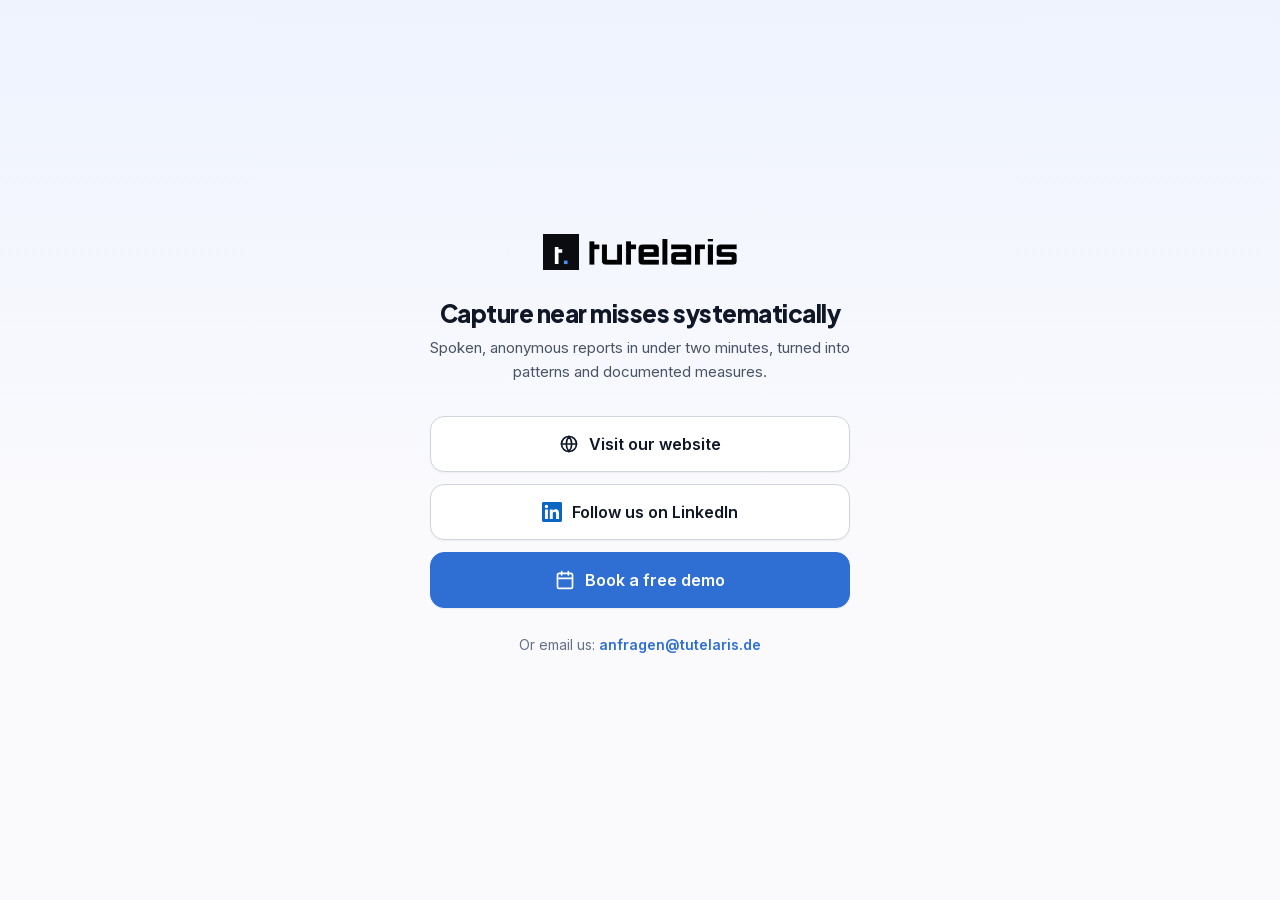
==== qr-code-links/index.html @ b67ff67d "Add QR code link page at /qr-code-links/" ====
<!DOCTYPE html>
<html lang="en">
<head>
  <meta charset="utf-8">
  <meta name="viewport" content="width=device-width, initial-scale=1.0">
  <title>Tutelaris – Links</title>
  <meta name="description" content="Tutelaris: website, LinkedIn, free demo and contact.">
  <meta name="robots" content="noindex, follow">
  <link rel="canonical" href="https://tutelarisapp.com/qr-code-links/">
  <link rel="icon" href="/favicon.ico" sizes="any">
  <link rel="icon" type="image/svg+xml" href="/favicon.svg">
  <link rel="apple-touch-icon" href="/apple-touch-icon.png">
  <meta name="theme-color" content="#4f89fb">
  <link rel="stylesheet" href="/assets/fonts/fonts.css">
  <style>
    *{box-sizing:border-box;}
    html,body{margin:0;padding:0;}
    body{
      min-height:100vh;min-height:100dvh;
      font-family:'Inter',system-ui,-apple-system,sans-serif;
      color:#101828;
      background:linear-gradient(180deg,#eef3fe 0%,#fafafd 55%);
      display:flex;align-items:center;justify-content:center;
      padding:40px 16px;
      -webkit-font-smoothing:antialiased;
    }
    .card{width:100%;max-width:420px;text-align:center;}
    .logo{display:inline-flex;align-items:center;gap:10px;margin-bottom:28px;}
    .logo img:first-child{height:36px;width:auto;}
    .logo img:last-child{height:26px;width:auto;}
    h1{
      font-family:'Plus Jakarta Sans',sans-serif;
      font-size:24px;line-height:1.25;font-weight:800;letter-spacing:-.02em;
      margin:0 0 8px;
    }
    .lead{font-size:15px;line-height:1.6;color:#475467;margin:0 0 32px;}
    .links{display:flex;flex-direction:column;gap:12px;}
    .btn{
      display:flex;align-items:center;justify-content:center;gap:10px;
      min-height:56px;padding:14px 20px;border-radius:14px;
      font-size:16px;font-weight:600;text-decoration:none;
      border:1px solid #d0d5dd;background:#fff;color:#101828;
      box-shadow:0 1px 2px rgba(16,24,40,.05);
      transition:transform .15s ease,box-shadow .15s ease,background .15s ease;
    }
    .btn:hover{transform:translateY(-1px);box-shadow:0 8px 20px rgba(15,23,42,.08);}
    .btn:active{transform:none;}
    .btn:focus-visible{outline:3px solid rgba(79,137,251,.45);outline-offset:2px;}
    .btn svg{width:20px;height:20px;flex:0 0 auto;}
    .btn-primary{background:#2f6fd4;border-color:#2f6fd4;color:#fff;}
    .btn-primary:hover{background:#2861bd;}
    .email{
      margin-top:28px;font-size:14px;color:#667085;
    }
    .email a{color:#2f6fd4;font-weight:600;text-decoration:none;}
    .email a:hover{text-decoration:underline;}
    @media (prefers-reduced-motion:reduce){.btn{transition:none;}.btn:hover{transform:none;}}
  </style>
</head>
<body>
  <main class="card">
    <a class="logo" href="https://tutelarisapp.com/" aria-label="Tutelaris homepage">
      <img src="/tutelaris-logo.svg" alt="" aria-hidden="true">
      <img src="/tutelaris-logo-black.png" alt="Tutelaris">
    </a>
    <h1>Capture near misses systematically</h1>
    <p class="lead">Spoken, anonymous reports in under two minutes, turned into patterns and documented measures.</p>

    <nav class="links" aria-label="Tutelaris links">
      <a class="btn" href="https://tutelarisapp.com/">
        <svg viewBox="0 0 24 24" fill="none" stroke="currentColor" stroke-width="2" stroke-linecap="round" stroke-linejoin="round" aria-hidden="true"><circle cx="12" cy="12" r="9"/><path d="M3 12h18M12 3a14 14 0 0 1 0 18M12 3a14 14 0 0 0 0 18"/></svg>
        Visit our website
      </a>
      <a class="btn" href="https://www.linkedin.com/company/tutelaris/" target="_blank" rel="noopener">
        <svg viewBox="0 0 24 24" fill="#0a66c2" aria-hidden="true"><path d="M20.45 20.45h-3.56v-5.57c0-1.33-.02-3.04-1.85-3.04-1.85 0-2.14 1.45-2.14 2.94v5.67H9.35V9h3.41v1.56h.05c.48-.9 1.64-1.85 3.37-1.85 3.6 0 4.27 2.37 4.27 5.46v6.28zM5.34 7.43a2.06 2.06 0 1 1 0-4.13 2.06 2.06 0 0 1 0 4.13zM7.12 20.45H3.56V9h3.56v11.45zM22.22 0H1.77C.79 0 0 .77 0 1.73v20.54C0 23.23.79 24 1.77 24h20.45c.98 0 1.78-.77 1.78-1.73V1.73C24 .77 23.2 0 22.22 0z"/></svg>
        Follow us on LinkedIn
      </a>
      <a class="btn btn-primary" href="https://meetings-na2.hubspot.com/andrei-piatrouski" target="_blank" rel="noopener">
        <svg viewBox="0 0 24 24" fill="none" stroke="currentColor" stroke-width="2" stroke-linecap="round" stroke-linejoin="round" aria-hidden="true"><rect x="3" y="4" width="18" height="18" rx="2"/><path d="M16 2v4M8 2v4M3 10h18"/></svg>
        Book a free demo
      </a>
    </nav>

    <p class="email">Or email us: <a href="mailto:anfragen@tutelaris.de">anfragen@tutelaris.de</a></p>
  </main>
</body>
</html>
---- assets/fonts/fonts.css ----
/* Selbst gehostete Kopie von Google Fonts (Inter, Plus Jakarta Sans, Material
   Symbols Outlined). Dateien identisch zu den zuvor von fonts.gstatic.com
   geladenen Varianten - keine Verbindung zu Google mehr, keine Einwilligung
   erforderlich. */

@font-face {
  font-family: 'Inter';
  font-style: normal;
  font-weight: 400 800;
  font-display: swap;
  src: url('inter-latin-ext.woff2') format('woff2');
  unicode-range: U+0100-02BA, U+02BD-02C5, U+02C7-02CC, U+02CE-02D7, U+02DD-02FF, U+0304, U+0308, U+0329, U+1D00-1DBF, U+1E00-1E9F, U+1EF2-1EFF, U+2020, U+20A0-20AB, U+20AD-20C0, U+2113, U+2C60-2C7F, U+A720-A7FF;
}
@font-face {
  font-family: 'Inter';
  font-style: normal;
  font-weight: 400 800;
  font-display: swap;
  src: url('inter-latin.woff2') format('woff2');
  unicode-range: U+0000-00FF, U+0131, U+0152-0153, U+02BB-02BC, U+02C6, U+02DA, U+02DC, U+0304, U+0308, U+0329, U+2000-206F, U+20AC, U+2122, U+2191, U+2193, U+2212, U+2215, U+FEFF, U+FFFD;
}

@font-face {
  font-family: 'Plus Jakarta Sans';
  font-style: normal;
  font-weight: 600 800;
  font-display: swap;
  src: url('pjs-latin-ext.woff2') format('woff2');
  unicode-range: U+0100-02BA, U+02BD-02C5, U+02C7-02CC, U+02CE-02D7, U+02DD-02FF, U+0304, U+0308, U+0329, U+1D00-1DBF, U+1E00-1E9F, U+1EF2-1EFF, U+2020, U+20A0-20AB, U+20AD-20C0, U+2113, U+2C60-2C7F, U+A720-A7FF;
}
@font-face {
  font-family: 'Plus Jakarta Sans';
  font-style: normal;
  font-weight: 600 800;
  font-display: swap;
  src: url('pjs-latin.woff2') format('woff2');
  unicode-range: U+0000-00FF, U+0131, U+0152-0153, U+02BB-02BC, U+02C6, U+02DA, U+02DC, U+0304, U+0308, U+0329, U+2000-206F, U+20AC, U+2122, U+2191, U+2193, U+2212, U+2215, U+FEFF, U+FFFD;
}

@font-face {
  font-family: 'Material Symbols Outlined';
  font-style: normal;
  font-weight: 400 600;
  font-display: block;
  src: url('material-symbols-outlined.woff2') format('woff2');
}
.material-symbols-outlined {
  font-family: 'Material Symbols Outlined';
  font-weight: normal;
  font-style: normal;
  font-size: 24px;
  line-height: 1;
  letter-spacing: normal;
  text-transform: none;
  display: inline-block;
  white-space: nowrap;
  word-wrap: normal;
  direction: ltr;
  text-rendering: optimizeLegibility;
  -webkit-font-smoothing: antialiased;
}
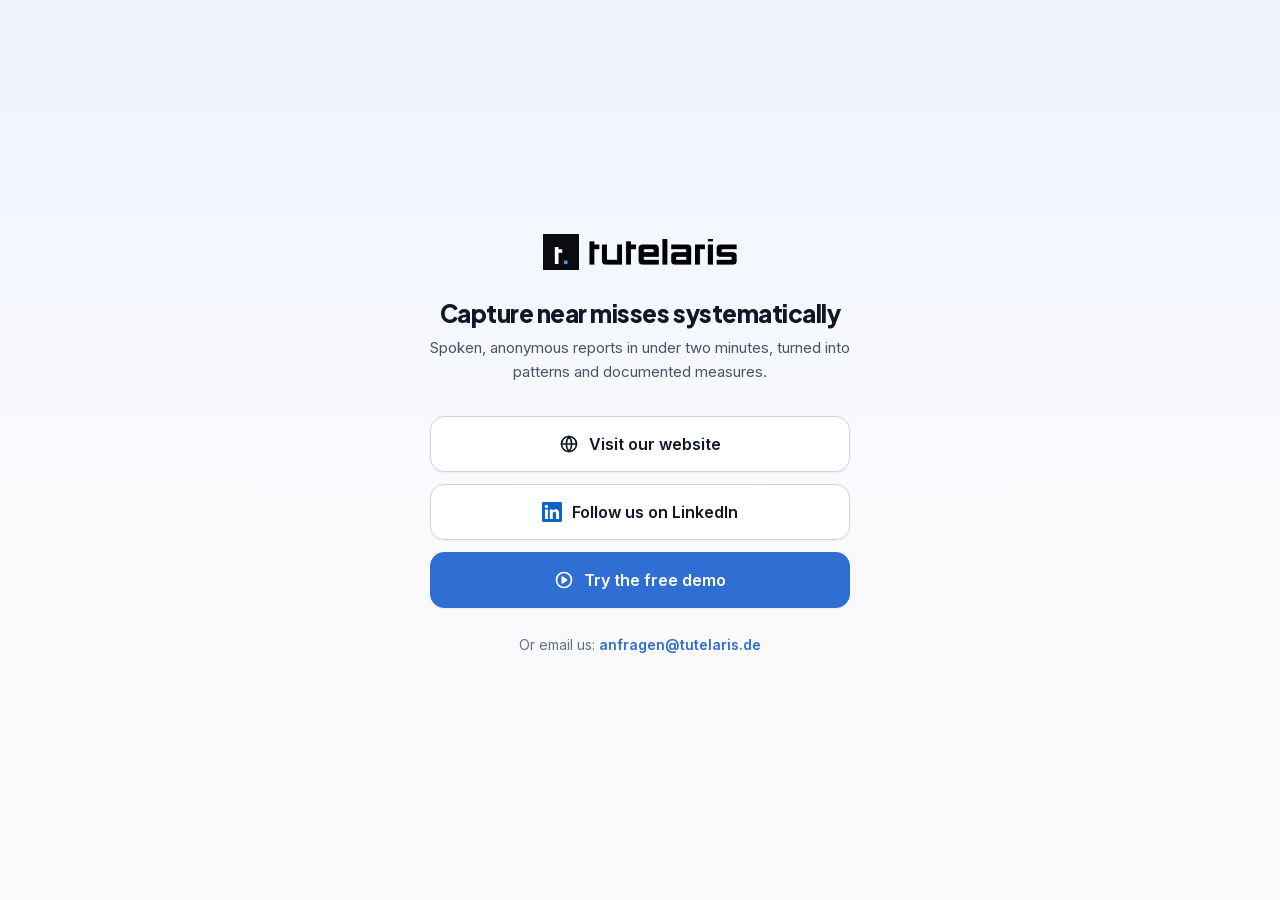
==== commit b1034880: "QR link page: point demo button to app.tutelaris.de/demo" ====
--- a/qr-code-links/index.html
+++ b/qr-code-links/index.html
@@ -75,9 +75,9 @@
         <svg viewBox="0 0 24 24" fill="#0a66c2" aria-hidden="true"><path d="M20.45 20.45h-3.56v-5.57c0-1.33-.02-3.04-1.85-3.04-1.85 0-2.14 1.45-2.14 2.94v5.67H9.35V9h3.41v1.56h.05c.48-.9 1.64-1.85 3.37-1.85 3.6 0 4.27 2.37 4.27 5.46v6.28zM5.34 7.43a2.06 2.06 0 1 1 0-4.13 2.06 2.06 0 0 1 0 4.13zM7.12 20.45H3.56V9h3.56v11.45zM22.22 0H1.77C.79 0 0 .77 0 1.73v20.54C0 23.23.79 24 1.77 24h20.45c.98 0 1.78-.77 1.78-1.73V1.73C24 .77 23.2 0 22.22 0z"/></svg>
         Follow us on LinkedIn
       </a>
-      <a class="btn btn-primary" href="https://meetings-na2.hubspot.com/andrei-piatrouski" target="_blank" rel="noopener">
-        <svg viewBox="0 0 24 24" fill="none" stroke="currentColor" stroke-width="2" stroke-linecap="round" stroke-linejoin="round" aria-hidden="true"><rect x="3" y="4" width="18" height="18" rx="2"/><path d="M16 2v4M8 2v4M3 10h18"/></svg>
-        Book a free demo
+      <a class="btn btn-primary" href="https://app.tutelaris.de/demo?lang=en" target="_blank" rel="noopener">
+        <svg viewBox="0 0 24 24" fill="none" stroke="currentColor" stroke-width="2" stroke-linecap="round" stroke-linejoin="round" aria-hidden="true"><circle cx="12" cy="12" r="9"/><path d="M10 8.5l5 3.5-5 3.5z" fill="currentColor"/></svg>
+        Try the free demo
       </a>
     </nav>
 
